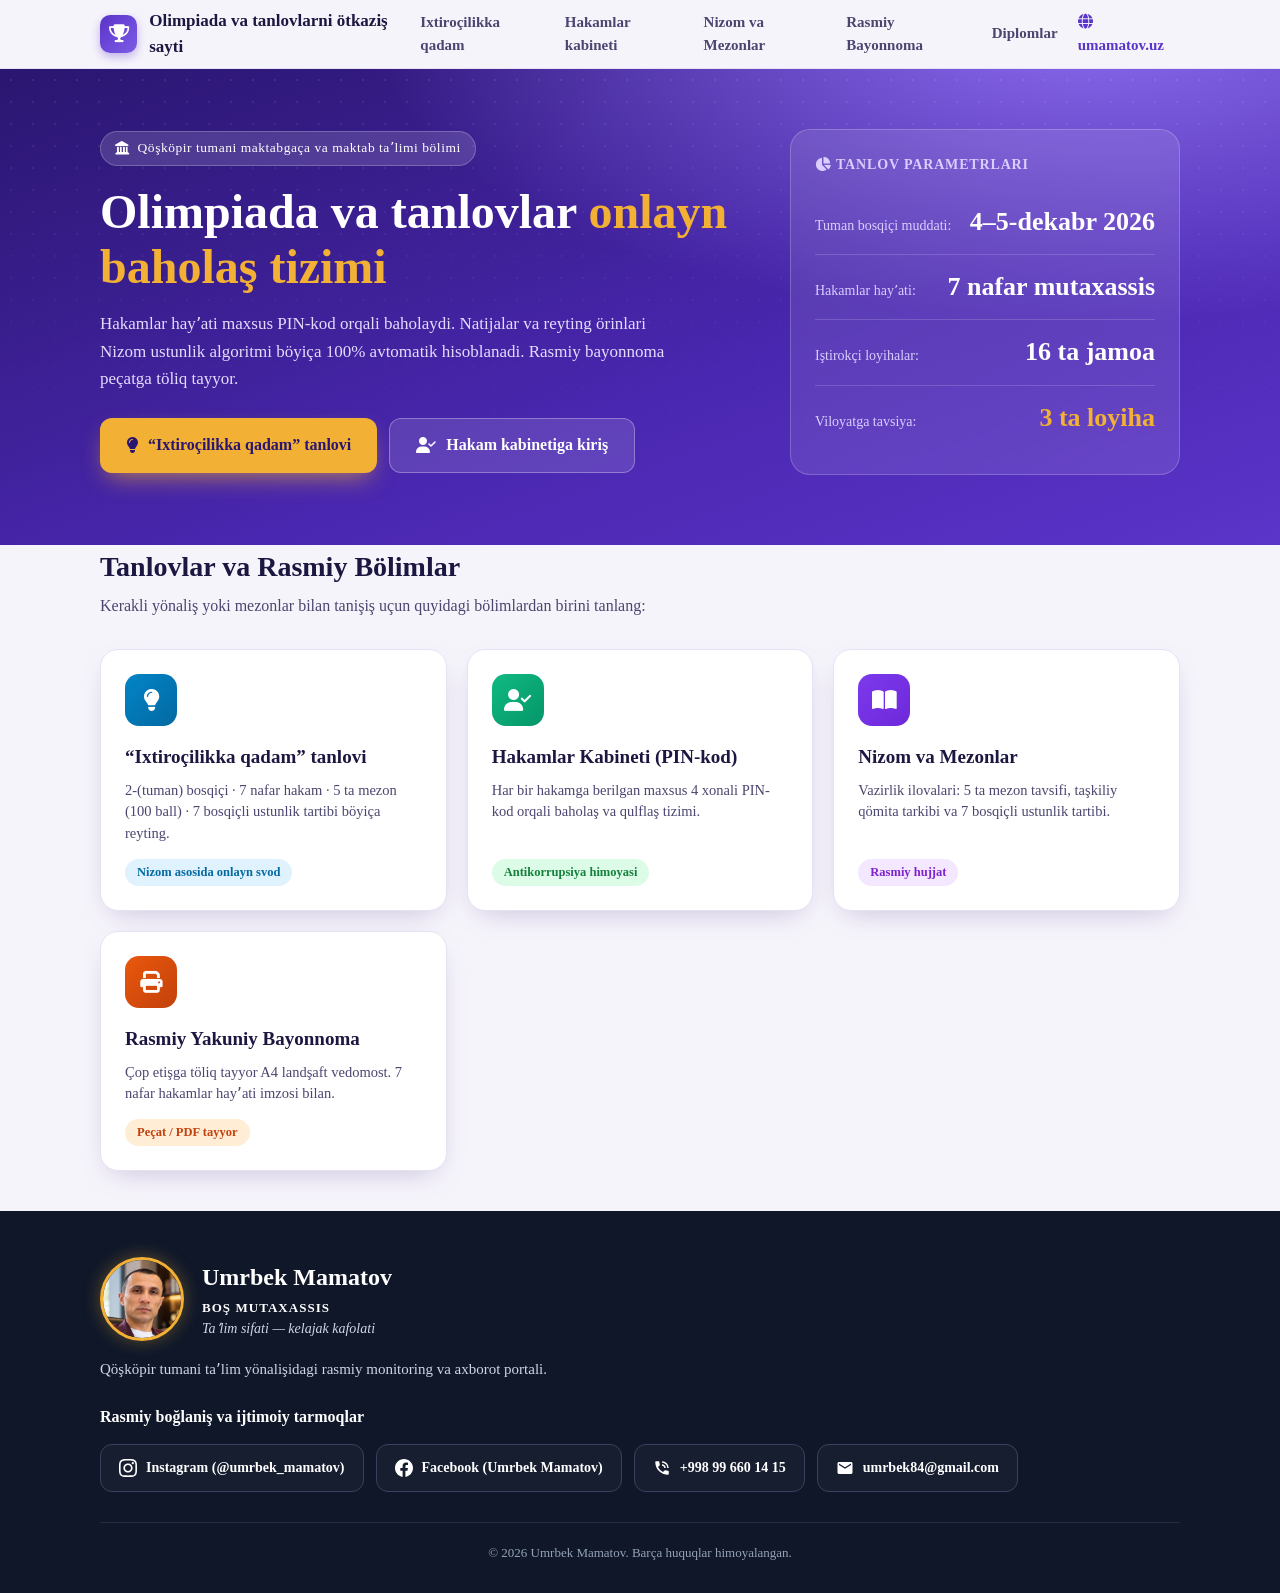
==== index.html @ c182aa1c "Fix all Yangi Lotin Yozuvi spelling across index pages & data.js, add 5 custom direction-themed awar" ====
<!DOCTYPE html>
<html lang="uz">
<head>
  <meta charset="UTF-8">
  <meta name="viewport" content="width=device-width, initial-scale=1.0">
  <title>Olimpiada va tanlovlarni ötkaziş sayti | olimpiada.umamatov.uz</title>
  <meta name="description" content="Qöşköpir tumani maktabgaça va maktab taʼlimi bölimi tasarrufidagi olimpiada va tanlovlar onlayn baholaş portali.">
  <link rel="stylesheet" href="https://cdnjs.cloudflare.com/ajax/libs/font-awesome/6.5.1/css/all.min.css">
  <style>
    :root{
      --ink:#1b1740; --ink-2:#4a4670; --bg:#f6f4fb; --card:#ffffff; --line:#e6e2f3;
      --brand:#5b34c9; --brand-2:#7c5ce6; --gold:#f2b134; --ok:#17a673;
      --shadow:0 10px 30px -12px rgba(52,28,120,.28);
    }
    *{box-sizing:border-box;margin:0;padding:0;font-family:'Times New Roman',Times,serif;}
    html{scroll-behavior:smooth}
    body{font-family:'Times New Roman',Times,serif;color:var(--ink);background:var(--bg);line-height:1.55}
    a{color:inherit}
    .wrap{max-width:1120px;margin:0 auto;padding:0 20px}

    /* header */
    header{position:sticky;top:0;z-index:20;background:rgba(246,244,251,.94);backdrop-filter:blur(10px);border-bottom:1px solid var(--line)}
    .nav{display:flex;align-items:center;justify-content:space-between;height:68px}
    .brand{display:flex;align-items:center;gap:12px;font-weight:700;font-size:17px;text-decoration:none;color:var(--ink)}
    .logo{width:38px;height:38px;border-radius:10px;background:linear-gradient(135deg,var(--brand),var(--brand-2));display:grid;place-items:center;color:#fff;font-size:18px;box-shadow:0 4px 10px rgba(91,52,201,.35)}
    .nav .links{display:flex;align-items:center;gap:20px}
    .nav a.link{font-size:15px;font-weight:700;color:var(--ink-2);text-decoration:none;transition:.2s}
    .nav a.link:hover{color:var(--brand)}
    @media(max-width:768px){.nav .links{display:none}}

    /* hero */
    .hero{position:relative;overflow:hidden;background:radial-gradient(1200px 500px at 85% -10%,#8d6df0 0,transparent 60%),linear-gradient(160deg,#2a1670,#4a27b0 60%,#5b34c9);color:#fff}
    .hero::after{content:"";position:absolute;inset:0;background-image:radial-gradient(rgba(255,255,255,.09) 1px,transparent 1px);background-size:22px 22px;mask-image:linear-gradient(to bottom,#000,transparent 85%);pointer-events:none}
    .hero .wrap{position:relative;z-index:1;padding-top:60px;padding-bottom:70px;display:grid;grid-template-columns:1.25fr .75fr;gap:40px;align-items:center}
    .eyebrow{display:inline-flex;align-items:center;gap:8px;font-size:13.5px;letter-spacing:.04em;background:rgba(255,255,255,.14);border:1px solid rgba(255,255,255,.22);padding:6px 14px;border-radius:99px;margin-bottom:18px}
    h1{font-family:'Times New Roman',Times,serif;font-size:clamp(30px,4.5vw,48px);line-height:1.15;font-weight:700;margin-bottom:16px}
    h1 span{color:var(--gold)}
    .hero p.lead{font-size:17px;color:#e4dcff;max-width:580px;margin-bottom:26px;line-height:1.6}
    .btn-group{display:flex;flex-wrap:wrap;gap:12px}
    .btn{display:inline-flex;align-items:center;gap:10px;border:0;cursor:pointer;font:inherit;font-weight:700;font-size:16px;padding:14px 26px;border-radius:12px;text-decoration:none;transition:.2s}
    .btn-gold{background:var(--gold);color:#2a1670;box-shadow:0 10px 24px -8px rgba(242,177,52,.7)}
    .btn-gold:hover{transform:translateY(-2px);background:#ffc04d}
    .btn-ghost{background:rgba(255,255,255,.12);color:#fff;border:1px solid rgba(255,255,255,.3)}
    .btn-ghost:hover{background:rgba(255,255,255,.2);transform:translateY(-2px)}

    /* panel */
    .panel{background:rgba(255,255,255,.1);border:1px solid rgba(255,255,255,.2);border-radius:20px;padding:24px;backdrop-filter:blur(6px)}
    .panel h3{font-size:14px;font-weight:700;color:#d9ceff;margin-bottom:14px;letter-spacing:.06em;text-transform:uppercase}
    .stat{display:flex;justify-content:space-between;align-items:baseline;padding:12px 0;border-top:1px solid rgba(255,255,255,.16)}
    .stat:first-of-type{border-top:0}
    .stat b{font-family:'Times New Roman',Times,serif;font-size:26px;color:#fff}
    .stat span{color:#d9ceff;font-size:14px}
    @media(max-width:860px){.hero .wrap{grid-template-columns:1fr;padding-top:40px;padding-bottom:50px}}

    /* section cards */
    section{padding:50px 0}
    .sec-head{margin-bottom:30px}
    .sec-head h2{font-size:28px;font-weight:700;color:var(--ink);margin-bottom:6px}
    .sec-head p{color:var(--ink-2);font-size:16px}
    .grid{display:grid;grid-template-columns:repeat(auto-fit,minmax(260px,1fr));gap:20px}
    .card{background:var(--card);border:1px solid var(--line);border-radius:18px;padding:24px;text-decoration:none;color:inherit;transition:.2s;box-shadow:var(--shadow);display:flex;flex-direction:column;justify-content:space-between}
    .card:hover{transform:translateY(-4px);border-color:var(--brand-2);box-shadow:0 14px 28px rgba(91,52,201,.18)}
    .card .ic{width:52px;height:52px;border-radius:14px;display:grid;place-items:center;font-size:22px;margin-bottom:16px;color:#fff}
    .card h3{font-size:19px;font-weight:700;margin-bottom:8px;color:var(--ink)}
    .card p{font-size:14.5px;color:var(--ink-2);line-height:1.5;margin-bottom:14px}
    .card .tag{align-self:flex-start;font-size:12.5px;font-weight:700;padding:4px 12px;border-radius:20px;background:#e0f2fe;color:#0369a1}

    /* footer */
    .site-footer{background:#0f1729;color:#cfd6e6;padding:46px 0 30px;margin-top:40px;width:100%}
    .site-footer .wrap{max-width:1120px;margin:0 auto;padding:0 20px}
    .f-top{display:flex;align-items:center;gap:18px;margin-bottom:16px}
    .f-logo{object-fit:cover;width:84px;height:84px;flex:none;border-radius:50%;border:3px solid var(--gold);background:radial-gradient(circle,#1d2542,#0b1020);box-shadow:0 0 18px rgba(242,177,52,.35)}
    .f-name{font-size:24px;font-weight:700;color:#fff}
    .f-role{font-size:13px;font-weight:700;letter-spacing:.08em;color:#fff;margin-top:2px}
    .f-slogan{font-style:italic;font-size:14px;color:#cfd6e6}
    .f-desc{max-width:580px;font-size:15px;color:#cfd6e6;margin-bottom:24px;line-height:1.6}
    .site-footer h5{font-size:16px;color:#fff;margin-bottom:14px;font-weight:700}
    .f-links{display:flex;flex-wrap:wrap;gap:12px}
    .f-links a{display:inline-flex;align-items:center;gap:9px;color:#fff;text-decoration:none;font-weight:700;font-size:14px;border:1px solid #38425e;border-radius:12px;padding:12px 18px;transition:all .2s;background:rgba(255,255,255,.03)}
    .f-links a:hover{border-color:var(--gold);background:rgba(242,177,52,.12);transform:translateY(-2px)}
    .f-links svg{width:18px;height:18px;fill:#fff;flex:none}
    .f-copy{margin-top:30px;padding-top:20px;border-top:1px solid #222c47;text-align:center;font-size:13px;color:#94a3b8}
    @media(max-width:640px){.f-top{flex-direction:column;align-items:flex-start}.f-links{flex-direction:column}.f-links a{width:100%}}
  </style>
</head>
<body>

<header>
  <div class="wrap nav">
    <a class="brand" href="index.html">
      <span class="logo"><i class="fa-solid fa-trophy"></i></span>
      <span>Olimpiada va tanlovlarni ötkaziş sayti</span>
    </a>
    <div class="links">
      <a class="link" href="ixtirochilik/index.html">Ixtiroçilikka qadam</a>
      <a class="link" href="ixtirochilik/hakam.html">Hakamlar kabineti</a>
      <a class="link" href="ixtirochilik/nizom.html">Nizom va Mezonlar</a>
      <a class="link" href="ixtirochilik/bayonnoma.html">Rasmiy Bayonnoma</a>
      <a class="link" href="ixtirochilik/diplom.html">Diplomlar</a>
      <a class="link" href="https://umamatov.uz" target="_blank" style="color:var(--brand);"><i class="fa-solid fa-globe"></i> umamatov.uz</a>
    </div>
  </div>
</header>

<div class="hero">
  <div class="wrap">
    <div>
      <span class="eyebrow"><i class="fa-solid fa-landmark"></i> Qöşköpir tumani maktabgaça va maktab taʼlimi bölimi</span>
      <h1>Olimpiada va tanlovlar <span>onlayn baholaş tizimi</span></h1>
      <p class="lead">
        Hakamlar hayʼati maxsus PIN-kod orqali baholaydi. Natijalar va reyting örinlari Nizom ustunlik algoritmi böyiça 100% avtomatik hisoblanadi. Rasmiy bayonnoma peçatga töliq tayyor.
      </p>
      <div class="btn-group">
        <a class="btn btn-gold" href="ixtirochilik/index.html">
          <i class="fa-solid fa-lightbulb"></i> “Ixtiroçilikka qadam” tanlovi
        </a>
        <a class="btn btn-ghost" href="ixtirochilik/hakam.html">
          <i class="fa-solid fa-user-check"></i> Hakam kabinetiga kiriş
        </a>
      </div>
    </div>

    <div class="panel">
      <h3><i class="fa-solid fa-chart-pie"></i> Tanlov parametrlari</h3>
      <div class="stat">
        <span>Tuman bosqiçi muddati:</span>
        <b>4–5-dekabr 2026</b>
      </div>
      <div class="stat">
        <span>Hakamlar hayʼati:</span>
        <b>7 nafar mutaxassis</b>
      </div>
      <div class="stat">
        <span>Iştirokçi loyihalar:</span>
        <b>16 ta jamoa</b>
      </div>
      <div class="stat">
        <span>Viloyatga tavsiya:</span>
        <b style="color:var(--gold);">3 ta loyiha</b>
      </div>
    </div>
  </div>
</div>

<section class="wrap">
  <div class="sec-head">
    <h2>Tanlovlar va Rasmiy Bölimlar</h2>
    <p>Kerakli yönaliş yoki mezonlar bilan tanişiş uçun quyidagi bölimlardan birini tanlang:</p>
  </div>

  <div class="grid">
    <a class="card" href="ixtirochilik/index.html">
      <div>
        <div class="ic" style="background:linear-gradient(135deg,#0284c7,#0369a1);"><i class="fa-solid fa-lightbulb"></i></div>
        <h3>“Ixtiroçilikka qadam” tanlovi</h3>
        <p>2-(tuman) bosqiçi · 7 nafar hakam · 5 ta mezon (100 ball) · 7 bosqiçli ustunlik tartibi böyiça reyting.</p>
      </div>
      <span class="tag">Nizom asosida onlayn svod</span>
    </a>

    <a class="card" href="ixtirochilik/hakam.html">
      <div>
        <div class="ic" style="background:linear-gradient(135deg,#10b981,#059669);"><i class="fa-solid fa-user-check"></i></div>
        <h3>Hakamlar Kabineti (PIN-kod)</h3>
        <p>Har bir hakamga berilgan maxsus 4 xonali PIN-kod orqali baholaş va qulflaş tizimi.</p>
      </div>
      <span class="tag" style="background:#dcfce7;color:#15803d;">Antikorrupsiya himoyasi</span>
    </a>

    <a class="card" href="ixtirochilik/nizom.html">
      <div>
        <div class="ic" style="background:linear-gradient(135deg,#7c3aed,#6d28d9);"><i class="fa-solid fa-book-open"></i></div>
        <h3>Nizom va Mezonlar</h3>
        <p>Vazirlik ilovalari: 5 ta mezon tavsifi, taşkiliy qömita tarkibi va 7 bosqiçli ustunlik tartibi.</p>
      </div>
      <span class="tag" style="background:#f3e8ff;color:#7e22ce;">Rasmiy hujjat</span>
    </a>

    <a class="card" href="ixtirochilik/bayonnoma.html">
      <div>
        <div class="ic" style="background:linear-gradient(135deg,#ea580c,#c2410c);"><i class="fa-solid fa-print"></i></div>
        <h3>Rasmiy Yakuniy Bayonnoma</h3>
        <p>Çop etişga töliq tayyor A4 landşaft vedomost. 7 nafar hakamlar hayʼati imzosi bilan.</p>
      </div>
      <span class="tag" style="background:#ffedd5;color:#c2410c;">Peçat / PDF tayyor</span>
    </a>
  </div>
</section>

<!-- Rasmiy Portal Footeri (test.umamatov.uz andozasida) -->
  <footer class="site-footer no-print">
    <div class="wrap">
      <div class="f-top">
        <img class="f-logo" alt="Umrbek Mamatov" src="assets/umrbek-mamatov.jpg">
        <div>
          <div class="f-name">Umrbek Mamatov</div>
          <div class="f-role">BOŞ MUTAXASSIS</div>
          <div class="f-slogan">Taʼlim sifati — kelajak kafolati</div>
        </div>
      </div>
      <div class="f-desc">Qöşköpir tumani taʼlim yönalişidagi rasmiy monitoring va axborot portali.</div>
      <h5>Rasmiy boğlaniş va ijtimoiy tarmoqlar</h5>
      <div class="f-links">
        <a href="https://instagram.com/umrbek_mamatov" target="_blank" rel="noopener">
          <svg viewBox="0 0 24 24"><path d="M12 2.163c3.204 0 3.584.012 4.85.07 3.252.148 4.771 1.691 4.919 4.919.058 1.265.069 1.645.069 4.849 0 3.205-.012 3.584-.069 4.849-.149 3.225-1.664 4.771-4.919 4.919-1.266.058-1.644.07-4.85.07-3.204 0-3.584-.012-4.849-.07-3.26-.149-4.771-1.699-4.919-4.92-.058-1.265-.07-1.644-.07-4.849 0-3.204.013-3.583.07-4.849.149-3.227 1.664-4.771 4.919-4.919 1.266-.057 1.645-.069 4.849-.069zm0-2.163c-3.259 0-3.667.014-4.947.072-4.358.2-6.78 2.618-6.98 6.98-.059 1.281-.073 1.689-.073 4.948 0 3.259.014 3.668.072 4.948.2 4.358 2.618 6.78 6.98 6.98 1.281.058 1.689.072 4.948.072 3.259 0 3.668-.014 4.948-.072 4.354-.2 6.782-2.618 6.979-6.98.059-1.28.073-1.689.073-4.948 0-3.259-.014-3.667-.072-4.947-.196-4.354-2.617-6.78-6.979-6.98-1.281-.059-1.69-.073-4.949-.073zm0 5.838c-3.403 0-6.162 2.759-6.162 6.162s2.759 6.163 6.162 6.163 6.162-2.759 6.162-6.163c0-3.403-2.759-6.162-6.162-6.162zm0 10.162c-2.209 0-4-1.79-4-4 0-2.209 1.791-4 4-4s4 1.791 4 4c0 2.21-1.791 4-4 4zm6.406-11.845c-.796 0-1.441.645-1.441 1.44s.645 1.44 1.441 1.44c.795 0 1.439-.645 1.439-1.44s-.644-1.44-1.439-1.44z"/></svg>
          Instagram (@umrbek_mamatov)
        </a>
        <a href="https://facebook.com/Umrbek Mamatov" target="_blank" rel="noopener">
          <svg viewBox="0 0 24 24"><path d="M24 12.073c0-6.627-5.373-12-12-12s-12 5.373-12 12c0 5.99 4.388 10.954 10.125 11.854v-8.385H7.078v-3.47h3.047V9.43c0-3.007 1.792-4.669 4.533-4.669 1.312 0 2.686.235 2.686.235v2.953H15.83c-1.491 0-1.956.925-1.956 1.874v2.25h3.328l-.532 3.47h-2.796v8.385C19.612 23.027 24 18.062 24 12.073z"/></svg>
          Facebook (Umrbek Mamatov)
        </a>
        <a href="tel:+998996601415">
          <svg viewBox="0 0 24 24"><path d="M20 15.5c-1.25 0-2.45-.2-3.57-.57a1.02 1.02 0 0 0-1.02.24l-2.2 2.2a15.045 15.045 0 0 1-6.59-6.59l2.2-2.21a.96.96 0 0 0 .25-1A11.36 11.36 0 0 1 8.5 4c0-.55-.45-1-1-1H4c-.55 0-1 .45-1 1 0 9.39 7.61 17 17 17 .55 0 1-.45 1-1v-3.5c0-.55-.45-1-1-1zM19 12h2a9 9 0 0 0-9-9v2c3.87 0 7 3.13 7 7zm-4 0h2c0-2.76-2.24-5-5-5v2c1.66 0 3 1.34 3 3z"/></svg>
          +998 99 660 14 15
        </a>
        <a href="mailto:umrbek84@gmail.com">
          <svg viewBox="0 0 24 24"><path d="M20 4H4c-1.1 0-1.99.9-1.99 2L2 18c0 1.1.9 2 2 2h16c1.1 0 2-.9 2-2V6c0-1.1-.9-2-2-2zm0 4l-8 5-8-5V6l8 5 8-5v2z"/></svg>
          umrbek84@gmail.com
        </a>
      </div>
      <div class="f-copy">© 2026 Umrbek Mamatov. Barça huquqlar himoyalangan.</div>
    </div>
  </footer>

<script data-goatcounter="https://umamatov.goatcounter.com/count" async src="https://gc.zgo.at/count.js"></script>
</body>
</html>
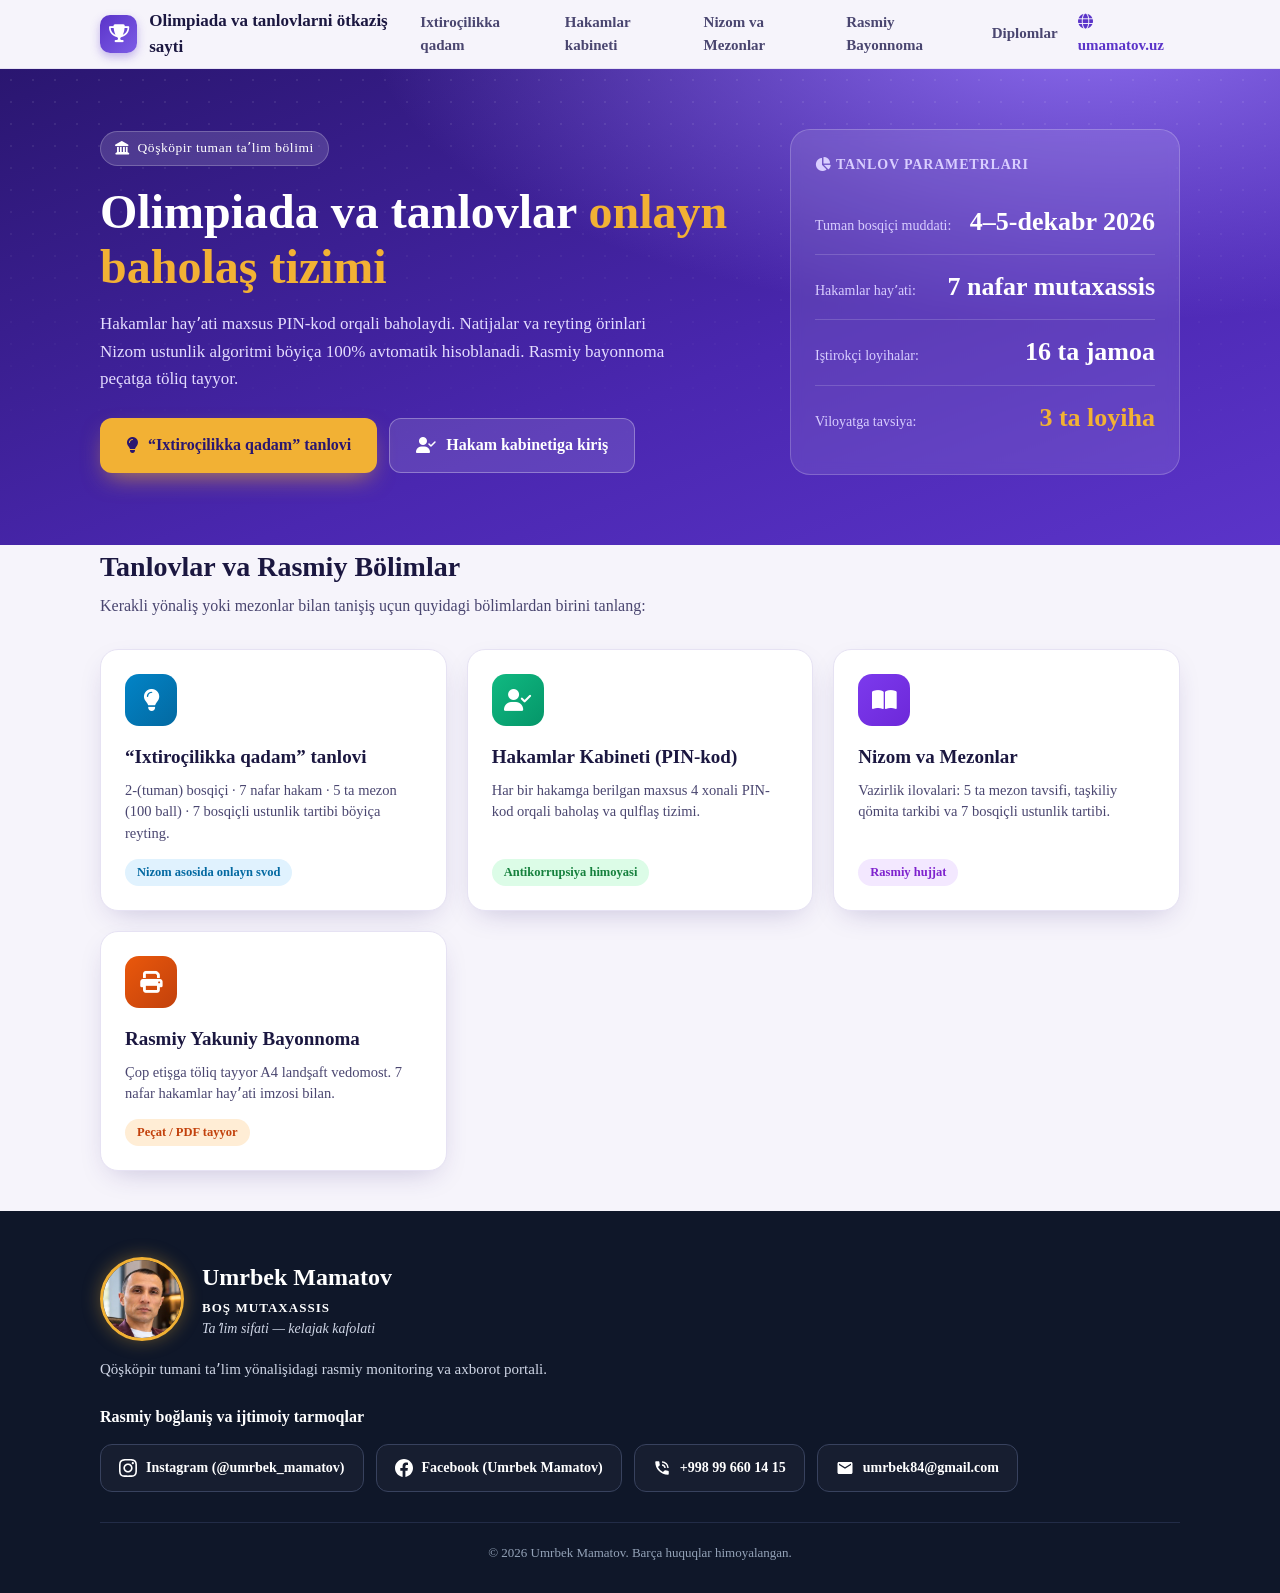
==== commit 7698f448: "Use Qöşköpir tuman taʼlim bölimi everywhere, add 3 official logos to all 5 themes, generate 30 sampl" ====
--- a/index.html
+++ b/index.html
@@ -4,7 +4,7 @@
   <meta charset="UTF-8">
   <meta name="viewport" content="width=device-width, initial-scale=1.0">
   <title>Olimpiada va tanlovlarni ötkaziş sayti | olimpiada.umamatov.uz</title>
-  <meta name="description" content="Qöşköpir tumani maktabgaça va maktab taʼlimi bölimi tasarrufidagi olimpiada va tanlovlar onlayn baholaş portali.">
+  <meta name="description" content="Qöşköpir tuman taʼlim bölimi tasarrufidagi olimpiada va tanlovlar onlayn baholaş portali.">
   <link rel="stylesheet" href="https://cdnjs.cloudflare.com/ajax/libs/font-awesome/6.5.1/css/all.min.css">
   <style>
     :root{
@@ -105,7 +105,7 @@
 <div class="hero">
   <div class="wrap">
     <div>
-      <span class="eyebrow"><i class="fa-solid fa-landmark"></i> Qöşköpir tumani maktabgaça va maktab taʼlimi bölimi</span>
+      <span class="eyebrow"><i class="fa-solid fa-landmark"></i> Qöşköpir tuman taʼlim bölimi</span>
       <h1>Olimpiada va tanlovlar <span>onlayn baholaş tizimi</span></h1>
       <p class="lead">
         Hakamlar hayʼati maxsus PIN-kod orqali baholaydi. Natijalar va reyting örinlari Nizom ustunlik algoritmi böyiça 100% avtomatik hisoblanadi. Rasmiy bayonnoma peçatga töliq tayyor.
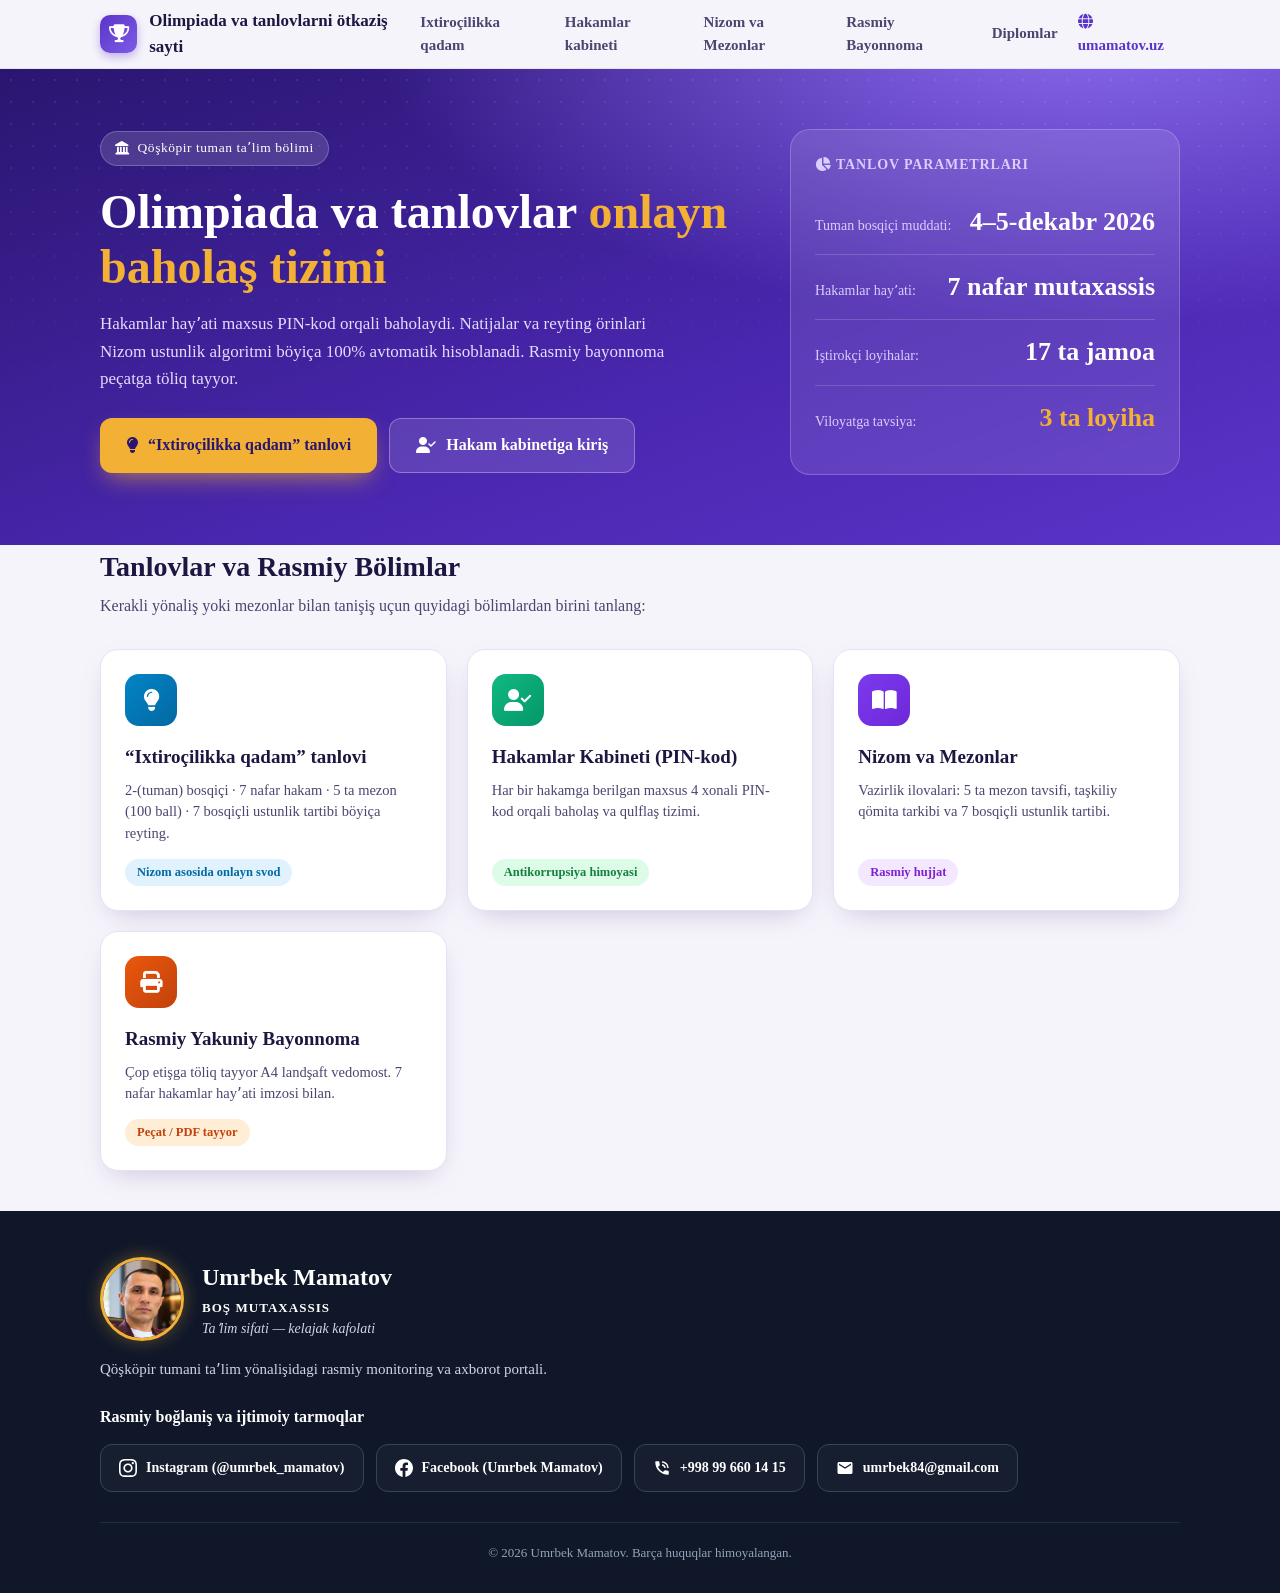
==== commit afce4b7a: "Add 17th project (48-son maktab - Bilimscan AI, ID 2050) with 3 team members and birth dates" ====
--- a/index.html
+++ b/index.html
@@ -132,7 +132,7 @@
       </div>
       <div class="stat">
         <span>Iştirokçi loyihalar:</span>
-        <b>16 ta jamoa</b>
+        <b>17 ta jamoa</b>
       </div>
       <div class="stat">
         <span>Viloyatga tavsiya:</span>
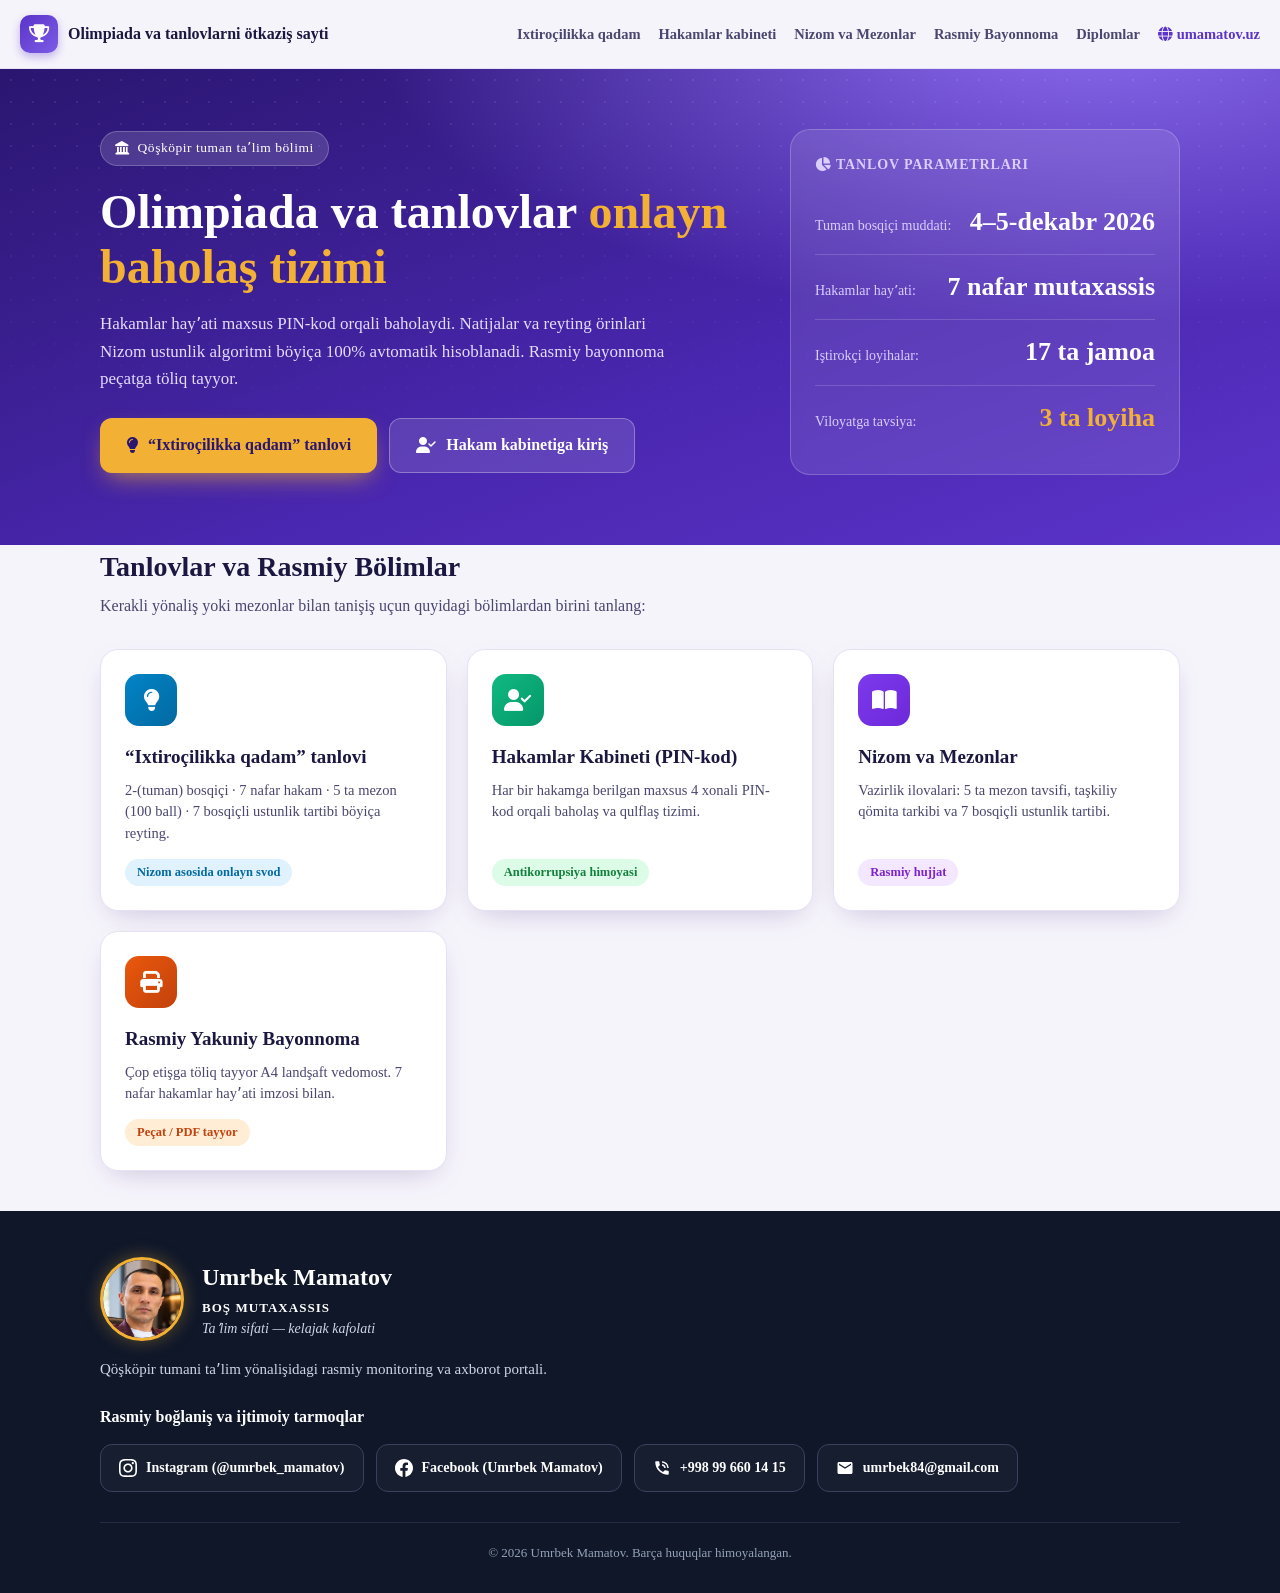
==== commit 716e0875: "Widen header container and keep all top navbar links cleanly on 1 line" ====
--- a/index.html
+++ b/index.html
@@ -20,13 +20,14 @@
 
     /* header */
     header{position:sticky;top:0;z-index:20;background:rgba(246,244,251,.94);backdrop-filter:blur(10px);border-bottom:1px solid var(--line)}
-    .nav{display:flex;align-items:center;justify-content:space-between;height:68px}
-    .brand{display:flex;align-items:center;gap:12px;font-weight:700;font-size:17px;text-decoration:none;color:var(--ink)}
-    .logo{width:38px;height:38px;border-radius:10px;background:linear-gradient(135deg,var(--brand),var(--brand-2));display:grid;place-items:center;color:#fff;font-size:18px;box-shadow:0 4px 10px rgba(91,52,201,.35)}
-    .nav .links{display:flex;align-items:center;gap:20px}
-    .nav a.link{font-size:15px;font-weight:700;color:var(--ink-2);text-decoration:none;transition:.2s}
+    header .wrap{max-width:1380px}
+    .nav{display:flex;align-items:center;justify-content:space-between;gap:20px;height:68px}
+    .brand{display:flex;align-items:center;gap:10px;font-weight:700;font-size:16px;text-decoration:none;color:var(--ink);white-space:nowrap;flex-shrink:0}
+    .logo{width:38px;height:38px;border-radius:10px;background:linear-gradient(135deg,var(--brand),var(--brand-2));display:grid;place-items:center;color:#fff;font-size:18px;box-shadow:0 4px 10px rgba(91,52,201,.35);flex-shrink:0}
+    .nav .links{display:flex;align-items:center;gap:18px;flex-wrap:nowrap}
+    .nav a.link{font-size:14.5px;font-weight:700;color:var(--ink-2);text-decoration:none;transition:.2s;white-space:nowrap}
     .nav a.link:hover{color:var(--brand)}
-    @media(max-width:768px){.nav .links{display:none}}
+    @media(max-width:980px){.nav .links{display:none}}
 
     /* hero */
     .hero{position:relative;overflow:hidden;background:radial-gradient(1200px 500px at 85% -10%,#8d6df0 0,transparent 60%),linear-gradient(160deg,#2a1670,#4a27b0 60%,#5b34c9);color:#fff}
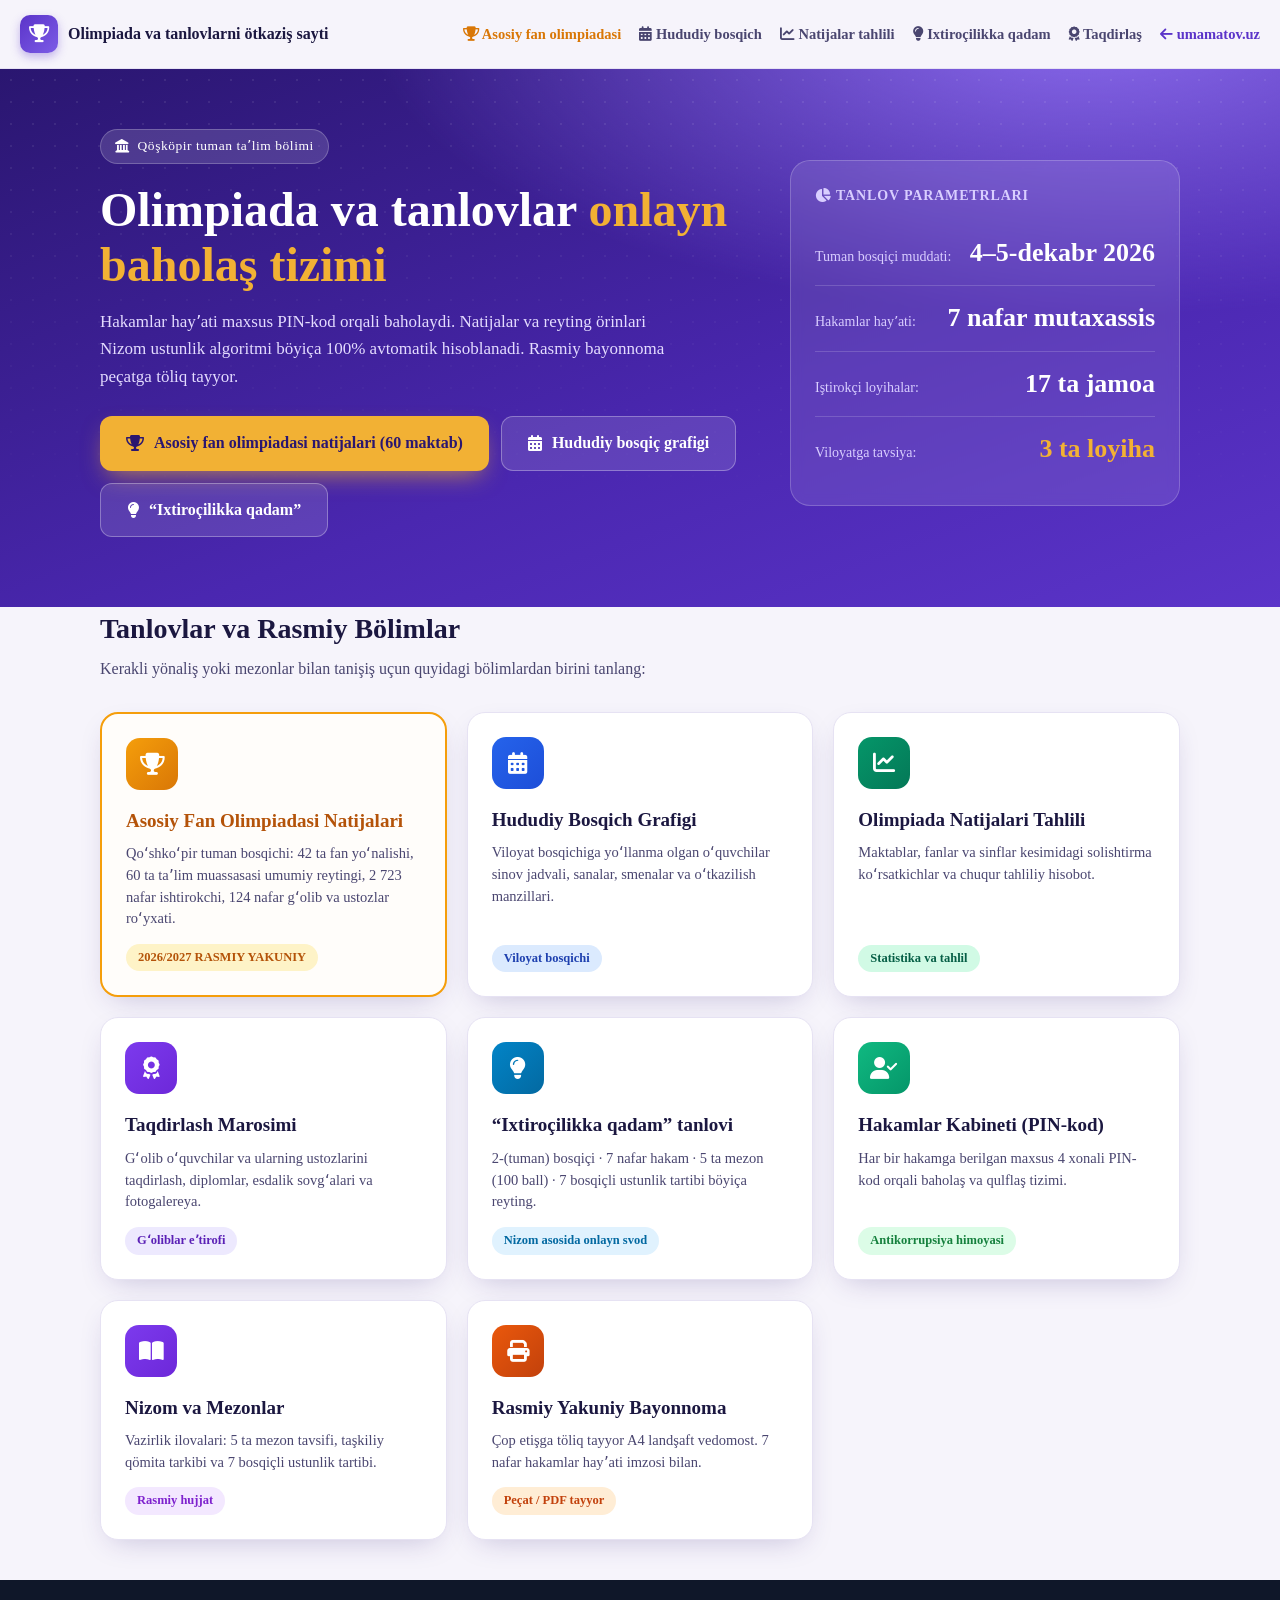
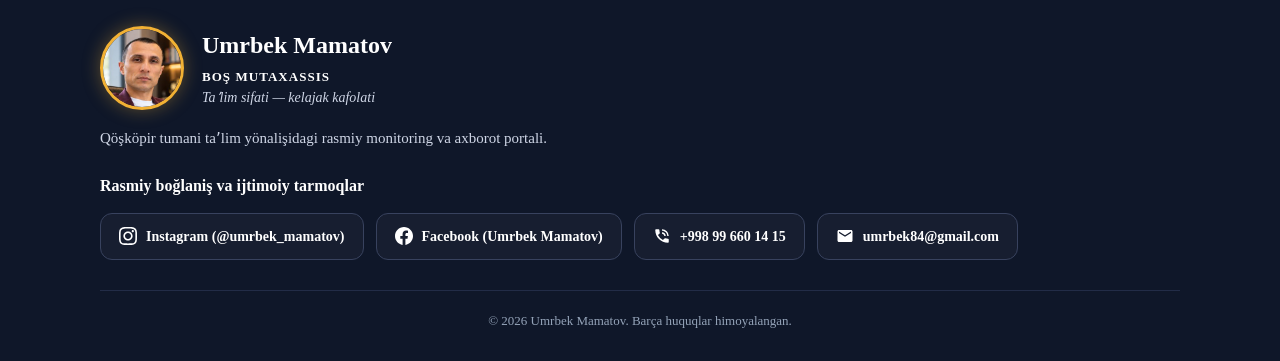
==== commit c296e419: "Asosiy fan olimpiadasi barcha ma'lumotlari, 60 maktab reytingi, tahlil va grafiklar to'liq ulandi" ====
--- a/index.html
+++ b/index.html
@@ -93,12 +93,12 @@
       <span>Olimpiada va tanlovlarni ötkaziş sayti</span>
     </a>
     <div class="links">
-      <a class="link" href="ixtirochilik/index.html">Ixtiroçilikka qadam</a>
-      <a class="link" href="ixtirochilik/hakam.html">Hakamlar kabineti</a>
-      <a class="link" href="ixtirochilik/nizom.html">Nizom va Mezonlar</a>
-      <a class="link" href="ixtirochilik/bayonnoma.html">Rasmiy Bayonnoma</a>
-      <a class="link" href="ixtirochilik/diplom.html">Diplomlar</a>
-      <a class="link" href="https://umamatov.uz" target="_blank" style="color:var(--brand);"><i class="fa-solid fa-globe"></i> umamatov.uz</a>
+      <a class="link" href="tuman-natijalar.html" style="color:#d97706;font-weight:800;"><i class="fa-solid fa-trophy"></i> Asosiy fan olimpiadasi</a>
+      <a class="link" href="hududiy-bosqich.html"><i class="fa-solid fa-calendar-days"></i> Hududiy bosqich</a>
+      <a class="link" href="olimpiada-tahlil.html"><i class="fa-solid fa-chart-line"></i> Natijalar tahlili</a>
+      <a class="link" href="ixtirochilik/index.html"><i class="fa-solid fa-lightbulb"></i> Ixtiroçilikka qadam</a>
+      <a class="link" href="taqdirlash.html"><i class="fa-solid fa-award"></i> Taqdirlaş</a>
+      <a class="link" href="https://umamatov.uz" target="_blank" style="color:var(--brand);font-weight:800;"><i class="fa-solid fa-arrow-left"></i> umamatov.uz</a>
     </div>
   </div>
 </header>
@@ -112,11 +112,14 @@
         Hakamlar hayʼati maxsus PIN-kod orqali baholaydi. Natijalar va reyting örinlari Nizom ustunlik algoritmi böyiça 100% avtomatik hisoblanadi. Rasmiy bayonnoma peçatga töliq tayyor.
       </p>
       <div class="btn-group">
-        <a class="btn btn-gold" href="ixtirochilik/index.html">
-          <i class="fa-solid fa-lightbulb"></i> “Ixtiroçilikka qadam” tanlovi
-        </a>
-        <a class="btn btn-ghost" href="ixtirochilik/hakam.html">
-          <i class="fa-solid fa-user-check"></i> Hakam kabinetiga kiriş
+        <a class="btn btn-gold" href="tuman-natijalar.html">
+          <i class="fa-solid fa-trophy"></i> Asosiy fan olimpiadasi natijalari (60 maktab)
+        </a>
+        <a class="btn btn-ghost" href="hududiy-bosqich.html">
+          <i class="fa-solid fa-calendar-days"></i> Hududiy bosqiç grafigi
+        </a>
+        <a class="btn btn-ghost" href="ixtirochilik/index.html">
+          <i class="fa-solid fa-lightbulb"></i> “Ixtiroçilikka qadam”
         </a>
       </div>
     </div>
@@ -150,6 +153,41 @@
   </div>
 
   <div class="grid">
+    <a class="card" href="tuman-natijalar.html" style="border:2px solid #f59e0b;background:#fffdfa;">
+      <div>
+        <div class="ic" style="background:linear-gradient(135deg,#f59e0b,#d97706);"><i class="fa-solid fa-trophy"></i></div>
+        <h3 style="color:#b45309;">Asosiy Fan Olimpiadasi Natijalari</h3>
+        <p>Qoʻshkoʻpir tuman bosqichi: 42 ta fan yoʻnalishi, 60 ta taʼlim muassasasi umumiy reytingi, 2 723 nafar ishtirokchi, 124 nafar gʻolib va ustozlar roʻyxati.</p>
+      </div>
+      <span class="tag" style="background:#fef3c7;color:#b45309;font-weight:800;">2026/2027 RASMIY YAKUNIY</span>
+    </a>
+
+    <a class="card" href="hududiy-bosqich.html">
+      <div>
+        <div class="ic" style="background:linear-gradient(135deg,#2563eb,#1d4ed8);"><i class="fa-solid fa-calendar-days"></i></div>
+        <h3>Hududiy Bosqich Grafigi</h3>
+        <p>Viloyat bosqichiga yoʻllanma olgan oʻquvchilar sinov jadvali, sanalar, smenalar va oʻtkazilish manzillari.</p>
+      </div>
+      <span class="tag" style="background:#dbeafe;color:#1e40af;">Viloyat bosqichi</span>
+    </a>
+
+    <a class="card" href="olimpiada-tahlil.html">
+      <div>
+        <div class="ic" style="background:linear-gradient(135deg,#059669,#047857);"><i class="fa-solid fa-chart-line"></i></div>
+        <h3>Olimpiada Natijalari Tahlili</h3>
+        <p>Maktablar, fanlar va sinflar kesimidagi solishtirma koʻrsatkichlar va chuqur tahliliy hisobot.</p>
+      </div>
+      <span class="tag" style="background:#d1fae5;color:#065f46;">Statistika va tahlil</span>
+    </a>
+
+    <a class="card" href="taqdirlash.html">
+      <div>
+        <div class="ic" style="background:linear-gradient(135deg,#7c3aed,#6d28d9);"><i class="fa-solid fa-award"></i></div>
+        <h3>Taqdirlash Marosimi</h3>
+        <p>Gʻolib oʻquvchilar va ularning ustozlarini taqdirlash, diplomlar, esdalik sovgʻalari va fotogalereya.</p>
+      </div>
+      <span class="tag" style="background:#ede9fe;color:#5b21b6;">Gʻoliblar eʼtirofi</span>
+    </a>
     <a class="card" href="ixtirochilik/index.html">
       <div>
         <div class="ic" style="background:linear-gradient(135deg,#0284c7,#0369a1);"><i class="fa-solid fa-lightbulb"></i></div>
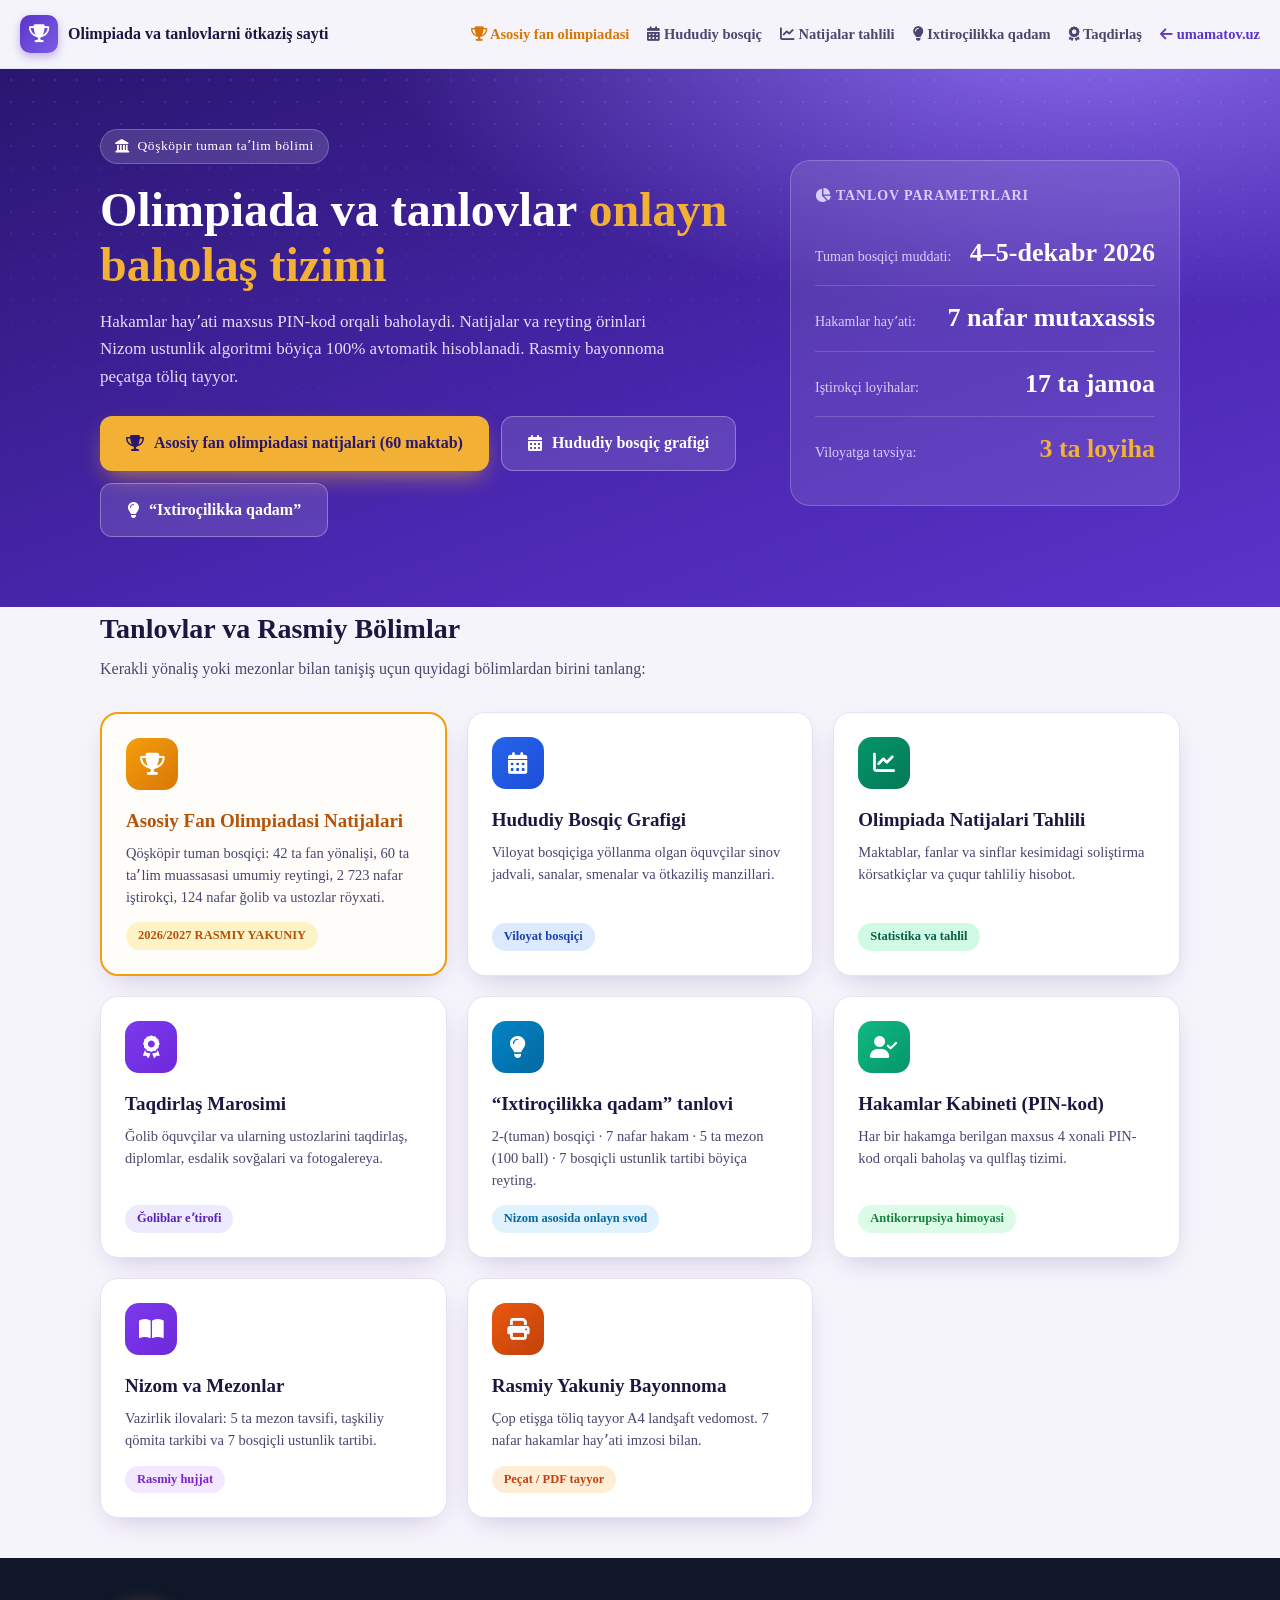
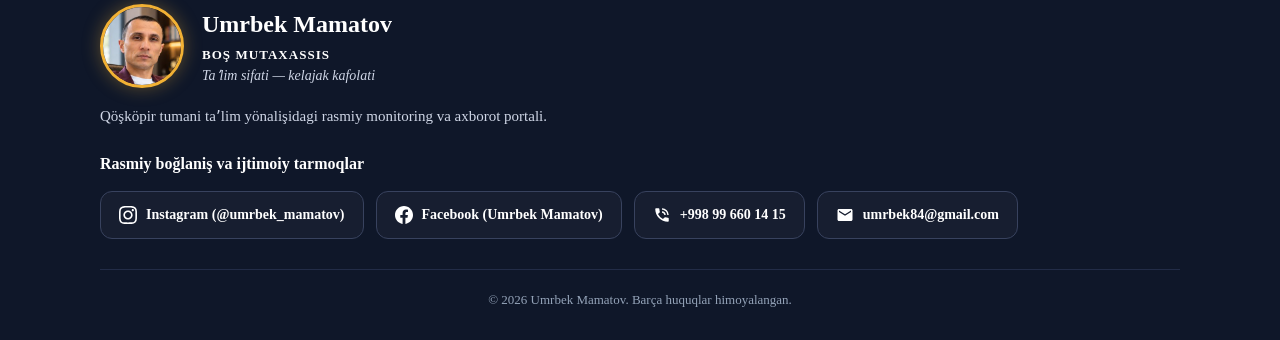
==== commit c9b133d1: "Barcha HTML sahifalar yangi o'zbek lotin alifbosiga to'liq o'tkazildi" ====
--- a/index.html
+++ b/index.html
@@ -94,7 +94,7 @@
     </a>
     <div class="links">
       <a class="link" href="tuman-natijalar.html" style="color:#d97706;font-weight:800;"><i class="fa-solid fa-trophy"></i> Asosiy fan olimpiadasi</a>
-      <a class="link" href="hududiy-bosqich.html"><i class="fa-solid fa-calendar-days"></i> Hududiy bosqich</a>
+      <a class="link" href="hududiy-bosqich.html"><i class="fa-solid fa-calendar-days"></i> Hududiy bosqiç</a>
       <a class="link" href="olimpiada-tahlil.html"><i class="fa-solid fa-chart-line"></i> Natijalar tahlili</a>
       <a class="link" href="ixtirochilik/index.html"><i class="fa-solid fa-lightbulb"></i> Ixtiroçilikka qadam</a>
       <a class="link" href="taqdirlash.html"><i class="fa-solid fa-award"></i> Taqdirlaş</a>
@@ -157,7 +157,7 @@
       <div>
         <div class="ic" style="background:linear-gradient(135deg,#f59e0b,#d97706);"><i class="fa-solid fa-trophy"></i></div>
         <h3 style="color:#b45309;">Asosiy Fan Olimpiadasi Natijalari</h3>
-        <p>Qoʻshkoʻpir tuman bosqichi: 42 ta fan yoʻnalishi, 60 ta taʼlim muassasasi umumiy reytingi, 2 723 nafar ishtirokchi, 124 nafar gʻolib va ustozlar roʻyxati.</p>
+        <p>Qöşköpir tuman bosqiçi: 42 ta fan yönalişi, 60 ta taʼlim muassasasi umumiy reytingi, 2 723 nafar iştirokçi, 124 nafar ğolib va ustozlar röyxati.</p>
       </div>
       <span class="tag" style="background:#fef3c7;color:#b45309;font-weight:800;">2026/2027 RASMIY YAKUNIY</span>
     </a>
@@ -165,17 +165,17 @@
     <a class="card" href="hududiy-bosqich.html">
       <div>
         <div class="ic" style="background:linear-gradient(135deg,#2563eb,#1d4ed8);"><i class="fa-solid fa-calendar-days"></i></div>
-        <h3>Hududiy Bosqich Grafigi</h3>
-        <p>Viloyat bosqichiga yoʻllanma olgan oʻquvchilar sinov jadvali, sanalar, smenalar va oʻtkazilish manzillari.</p>
-      </div>
-      <span class="tag" style="background:#dbeafe;color:#1e40af;">Viloyat bosqichi</span>
+        <h3>Hududiy Bosqiç Grafigi</h3>
+        <p>Viloyat bosqiçiga yöllanma olgan öquvçilar sinov jadvali, sanalar, smenalar va ötkaziliş manzillari.</p>
+      </div>
+      <span class="tag" style="background:#dbeafe;color:#1e40af;">Viloyat bosqiçi</span>
     </a>
 
     <a class="card" href="olimpiada-tahlil.html">
       <div>
         <div class="ic" style="background:linear-gradient(135deg,#059669,#047857);"><i class="fa-solid fa-chart-line"></i></div>
         <h3>Olimpiada Natijalari Tahlili</h3>
-        <p>Maktablar, fanlar va sinflar kesimidagi solishtirma koʻrsatkichlar va chuqur tahliliy hisobot.</p>
+        <p>Maktablar, fanlar va sinflar kesimidagi soliştirma körsatkiçlar va çuqur tahliliy hisobot.</p>
       </div>
       <span class="tag" style="background:#d1fae5;color:#065f46;">Statistika va tahlil</span>
     </a>
@@ -183,10 +183,10 @@
     <a class="card" href="taqdirlash.html">
       <div>
         <div class="ic" style="background:linear-gradient(135deg,#7c3aed,#6d28d9);"><i class="fa-solid fa-award"></i></div>
-        <h3>Taqdirlash Marosimi</h3>
-        <p>Gʻolib oʻquvchilar va ularning ustozlarini taqdirlash, diplomlar, esdalik sovgʻalari va fotogalereya.</p>
-      </div>
-      <span class="tag" style="background:#ede9fe;color:#5b21b6;">Gʻoliblar eʼtirofi</span>
+        <h3>Taqdirlaş Marosimi</h3>
+        <p>Ğolib öquvçilar va ularning ustozlarini taqdirlaş, diplomlar, esdalik sovğalari va fotogalereya.</p>
+      </div>
+      <span class="tag" style="background:#ede9fe;color:#5b21b6;">Ğoliblar eʼtirofi</span>
     </a>
     <a class="card" href="ixtirochilik/index.html">
       <div>
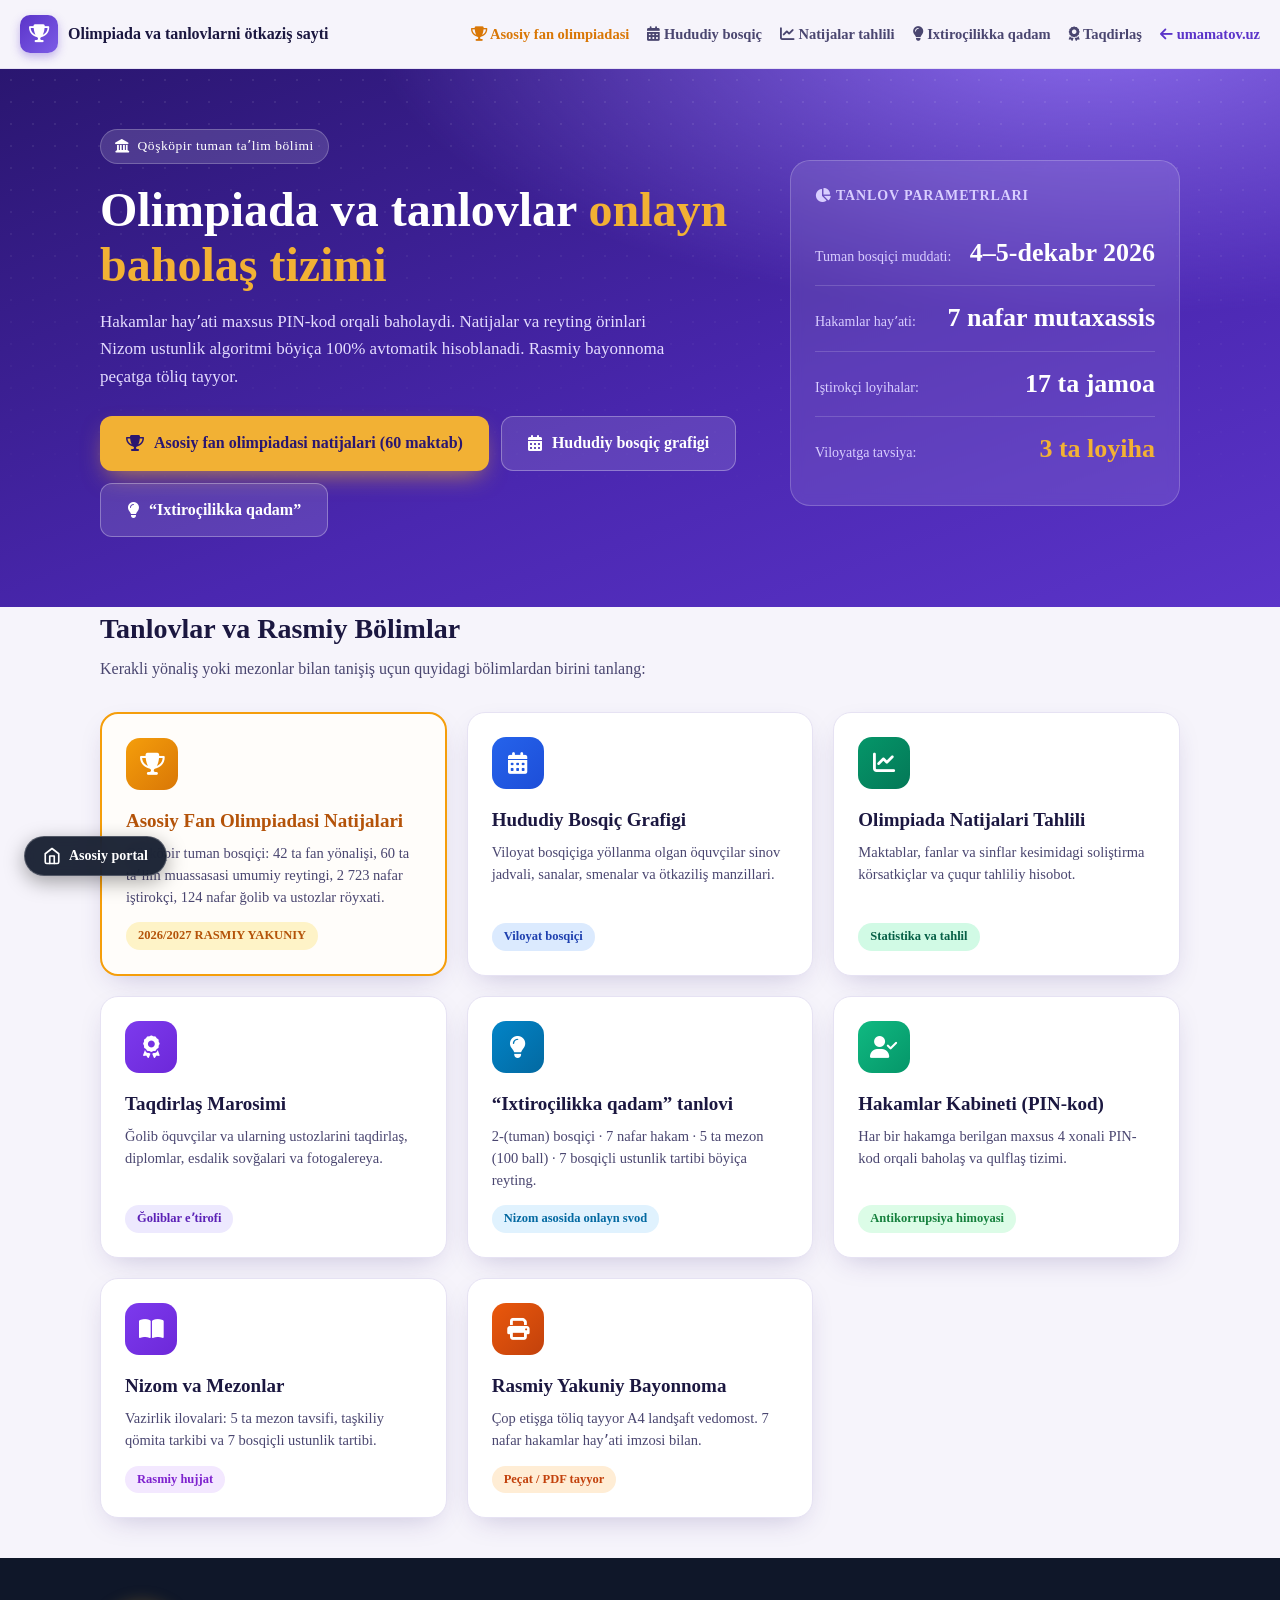
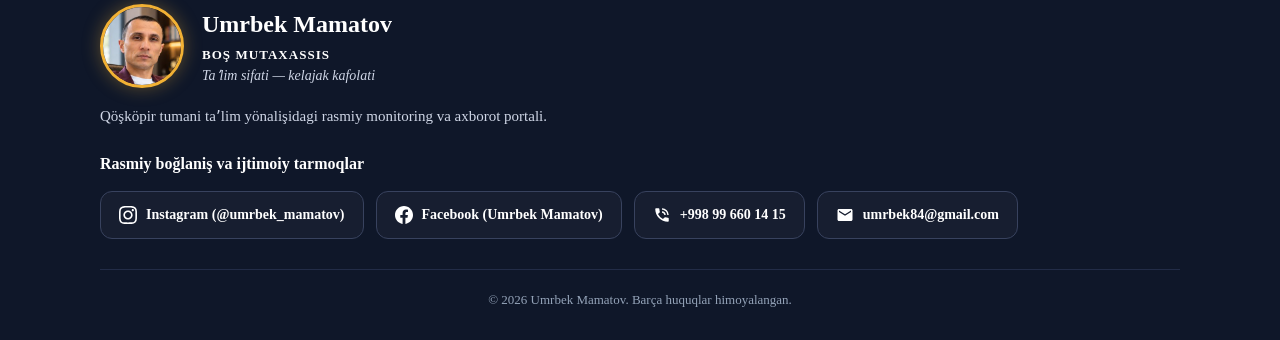
==== commit 796e9e31: "Asosiy portal (umamatov.uz) ga qaytish tugmasi o'rnatildi" ====
--- a/index.html
+++ b/index.html
@@ -262,5 +262,76 @@
   </footer>
 
 <script data-goatcounter="https://umamatov.goatcounter.com/count" async src="https://gc.zgo.at/count.js"></script>
+
+<!-- Asosiy portal (umamatov.uz) ga qaytish tugmasi -->
+<style>
+#um-portal-back {
+  position: fixed;
+  bottom: 24px;
+  left: 24px;
+  z-index: 2147482000;
+  display: inline-flex;
+  align-items: center;
+  gap: 8px;
+  padding: 10px 18px;
+  border-radius: 30px;
+  background: rgba(15, 23, 42, 0.92);
+  backdrop-filter: blur(10px);
+  color: #ffffff !important;
+  font: 700 14px -apple-system, BlinkMacSystemFont, "Segoe UI", Roboto, sans-serif;
+  text-decoration: none !important;
+  border: 1px solid rgba(255, 255, 255, 0.22);
+  box-shadow: 0 6px 20px rgba(0, 0, 0, 0.35);
+  cursor: pointer;
+  transition: all 0.25s ease;
+}
+#um-portal-back:hover {
+  background: #1d4ed8;
+  transform: translateY(-2px);
+  box-shadow: 0 10px 25px rgba(29, 78, 216, 0.45);
+  color: #fff !important;
+}
+#um-portal-back svg {
+  width: 18px;
+  height: 18px;
+  fill: none;
+  stroke: currentColor;
+  stroke-width: 2.2;
+  stroke-linecap: round;
+  stroke-linejoin: round;
+}
+@media (max-width: 768px) {
+  #um-portal-back {
+    bottom: 18px;
+    left: 16px;
+    padding: 9px 14px;
+    font-size: 13px;
+    border-radius: 24px;
+    box-shadow: 0 4px 16px rgba(0, 0, 0, 0.4);
+  }
+}
+</style>
+<a id="um-portal-back" href="https://umamatov.uz/" title="Asosiy portal (umamatov.uz) ga qaytish" onclick="umReturnToPortal(event)">
+  <svg viewBox="0 0 24 24"><path d="M3 9l9-7 9 7v11a2 2 0 0 1-2 2H5a2 2 0 0 1-2-2z"></path><polyline points="9 22 9 12 15 12 15 22"></polyline></svg>
+  <span>Asosiy portal</span>
+</a>
+<script>
+function umReturnToPortal(e) {
+  if (e) e.preventDefault();
+  // Agar boshqa tab/oyna orqali ochilgan bo'lsa:
+  try {
+    if (window.opener && !window.opener.closed) {
+      window.opener.location.href = 'https://umamatov.uz/';
+      window.opener.focus();
+      window.close();
+      return;
+    }
+  } catch(err) {}
+  
+  // Oyna yopilmasa yoki bevosita ochilgan bo'lsa:
+  window.location.href = 'https://umamatov.uz/';
+}
+</script>
+
 </body>
 </html>
